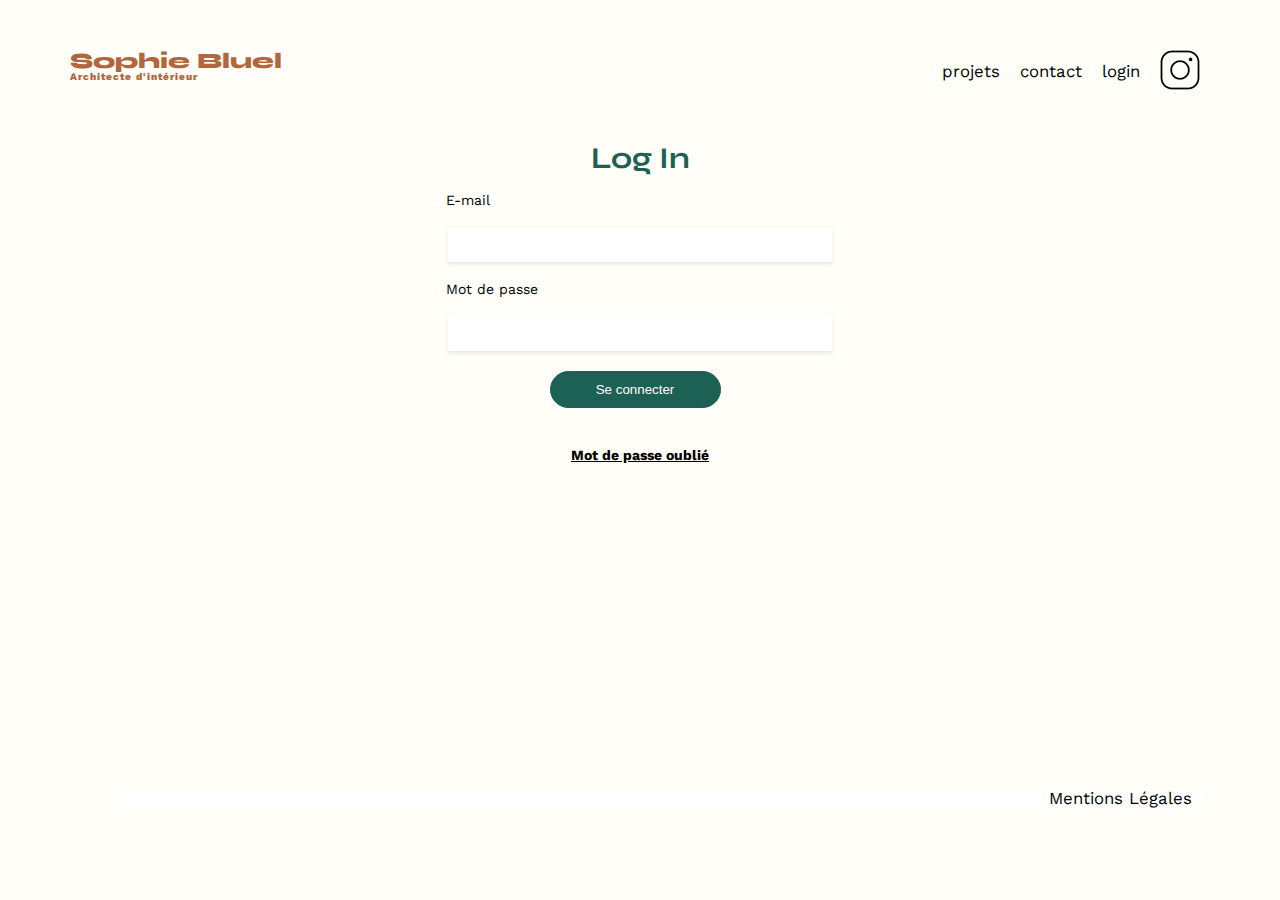
==== FrontEnd/login.html @ c546eebb "livrableP3" ====
<!DOCTYPE html>
<html lang="en">
<head>
    <meta charset="UTF-8">
    <meta name="viewport" content="width=device-width, initial-scale=1.0">
    <title>Document</title>
    <link rel="preconnect" href="https://fonts.googleapis.com">
	<link rel="preconnect" href="https://fonts.gstatic.com" crossorigin>
	<link href="https://fonts.googleapis.com/css2?family=Syne:wght@700;800&family=Work+Sans&display=swap" rel="stylesheet">
    <link rel="stylesheet" href="./assets/style.css">
	<script src="main.js" defer></script>
  <script src="modal.js" defer> </script>

</head>
<body>
  <header>
    <h1>Sophie Bluel <span>Architecte d'intérieur</span></h1>
    <nav>
      <ul>
        <li>projets</li>
        <li>contact</li>
        <li class="li-login"> <a href="login.html">login</a></li>
        <li><img src="./assets/icons/instagram.png" alt="Instagram"></li>
      
      </ul>
    </nav>
  </header>
  <main class="main">
   <div class="div-log-in"> <h2> Log In</h2></div>
   <form action="" class="form-login">
    <label for="email">E-mail</label>
    <input type="text" id="email" name="email" class="imput-text">
    <label for="password">Mot de passe</label> 
    <input id="password" name="password" class="imput-text" type="password">
    <button class="se-connnecter">Se connecter</button>
    <p id="error"></p>
    <a href="#" class="forgot-password">Mot de passe oublié</a>
</form>


  </main>
  <footer >
      <nav>
        <ul>
          <li>Mentions Légales</li>
        </ul>
      </nav>
  </footer>

</body>



</html>
---- FrontEnd/assets/style.css ----
/* http://meyerweb.com/eric/tools/css/reset/
   v2.0 | 20110126
   License: none (public domain)
*/

html, body, div, span, applet, object, iframe,
h1, h2, h3, h4, h5, h6, p, blockquote, pre,
a, abbr, acronym, address, big, cite, code,
del, dfn, em, img, ins, kbd, q, s, samp,
small, strike, strong, sub, sup, tt, var,
b, u, i, center,
dl, dt, dd, ol, ul, li,
fieldset, form, label, legend,
table, caption, tbody, tfoot, thead, tr, th, td,
article, aside, canvas, details, embed,
figure, figcaption, footer, header, hgroup,
menu, nav, output, ruby, section, summary,
time, mark, audio, video {
	margin: 0;
	padding: 0;
	border: 0;
	font-size: 100%;
	font: inherit;
	vertical-align: baseline;
    background-color: #FFFEF8;
    ;
}
/* HTML5 display-role reset for older browsers */
article, aside, details, figcaption, figure,
footer, header, hgroup, menu, nav, section {
	display: block;
}
*{text-decoration: none;
 }
.li-login a {
color: black;
}
body {
	line-height: 1;
}
ol, ul {
	list-style: none;
}
blockquote, q {
	quotes: none;
}
blockquote:before, blockquote:after,
q:before, q:after {
	content: '';
	content: none;
}
table {
	border-collapse: collapse;
	border-spacing: 0;
}
/** end reset css**/
body {
	line-height: 1;
	margin: 0; /* Ensure no margin on body */
	padding: 0; /* Ensure no padding on body */
	max-width: 1140px;
	margin: auto;
	font-family: 'Work Sans';
	font-size: 14px;
	position: relative; /* Ensure relative positioning for child elements */
}



header {
	display: flex;
	justify-content: space-between;
	margin: 50px 0 ;
	background-color: #FFFEF8;
}
section {
	margin: 50px 0
}

h1{
	display: flex;
	flex-direction: column;
	font-family: 'Syne';
	font-size: 22px;
	font-weight: 800;
	color: #B1663C
}

h1 > span {
	font-family: 'Work Sans';
	font-size:10px;
	letter-spacing: 0.1em;
;
}

h2{
	font-family: 'Syne';
	font-weight: 700;
	font-size: 30px;
	color: #1D6154
}
nav ul {
	display: flex;
	align-items: center;
	list-style-type: none;

}
nav li {
	padding: 0 10px;
	font-size: 1.2em;
}

li:hover {
	color: #B1663C;
}
#introduction {
	display: flex;
	align-items: center;
}
#introduction figure {
	flex: 1
}
#introduction img {
	display: block;
	margin: auto;
	width: 80%;
}

#introduction article {
	flex: 1
}
#introduction h2 {
	margin-bottom: 1em;
}

#introduction p {
	margin-bottom: 0.5em;
}
#portfolio h2 {
	text-align: center;
	margin-bottom: 1em;
}
.gallery {
	width: 100%;
	display: grid;
	grid-template-columns: 1fr 1fr 1fr;
	grid-column-gap: 20px;
	grid-row-gap: 20px;
}

.gallery img {
	width: 100%;

}
#contact {
	width: 50%;
margin: auto;
}
#contact > * {
	text-align: center;

}
#contact h2{
	margin-bottom: 20px;
}
#contact form {
	text-align: left;
	margin-top:30px;
	display: flex;
	flex-direction: column;
}

#contact input {
	height: 50px;
	font-size: 1.2em;
	border: none;
	box-shadow: 0px 4px 14px rgba(0, 0, 0, 0.09);
}
#contact label {
	margin: 2em 0 1em 0;
}
#contact textarea {
	border: none;
	box-shadow: 0px 4px 14px rgba(0, 0, 0, 0.09);
}

input[type="submit"]{
	font-family: 'Syne';
	font-weight: 700;
	color: white;
	background-color: #1D6154;
	margin : 2em auto ;
	width: 180px;
	text-align: center;
	border-radius: 60px ;
}


#filters{
	display: flex;
	justify-content: center;
	margin-bottom: 20px;
}
.green-button {
	background-color:#FFFEF8;
	color:#1D6154; 
	min-width: 75px;
	margin-right: 10px;
	height: 37px;
	border-radius: 60px;
	border: solid 1px #1D6154;
	transition: 1s;
}

.green-button:hover {
	color: white;
	background-color: #1D6154;
}
.div-log-in{
	display: flex;
	justify-content: center;
	align-items: center;
}
.div-log-in h2{
	margin-bottom: 20px;
	color: #1D6154;
	font-size: 30px;
	font-family: "Syne";
}
.main{
	display: flex;
	flex-direction: column;
}
.form-login {
    display: flex;
    flex-direction: column;
    align-items: center;
    gap: 20px; /* Adjust the gap to suit your preference */
}

.form-login label {
    align-self: flex-start;
    margin-left: 33%; /* Adjust this value to align the labels with the inputs */
}

.imput-text {
    width: 32%;
    height: 35px;
    background-color: white;
    box-shadow: 0 2px 4px rgba(0, 0, 0, 0.1);
    border: none;
    padding: 0 10px; /* Optional: Add padding for better text input appearance */
}



.se-connnecter{
	background-color:#1D6154;
	color:#ffffff; 
	min-width: 75px;
	margin-right: 10px;
	height: 37px;
	border-radius: 60px;
	border: solid 1px #1D6154;
	transition: 1s;
	width: 15%;
}
.forgot-password {
	color: black; 
	text-decoration: underline; 
	font-weight: bold;
  }
 
  footer {
    margin-top: 280px;
    padding: 20px;
    width: 100%;
  }


 footer nav ul {
    display: flex;
    justify-content: flex-end;
    margin: 2em;
    background-color: white;
 }
 footer nav ul li {
    background-color: white;
 }
#banner {
	background-color: black;
	color: white;
	text-align: center;
	padding: 10px;
	width: 98.437498884184181481vw;
	position: relative; 
	left: 50%;
	margin-left: -50vw;
}
.modal {
    display: none;
    position: fixed; 
    z-index: 9999; 
    left: 0;
    top: 0;
    width: 100%;
    height: 100%;
    overflow: auto; 
    background-color: rgba(0, 0, 0, 0.5); 
}


.modal-content {
    background-color: rgb(255, 255, 255);
    margin: 10% auto;
    padding: 40px; 
    border: 2px solid black;
    width: 60%; 
    text-align: center; 
	height: 715px;
}


.close {
    color: black;
    float: right;
    font-size: 32px;
    font-weight: bold;
}

.close:hover,
.close:focus {
    color: rgb(197, 13, 13); 
    text-decoration: none;
    cursor: pointer;
}

.work {
    margin-bottom: 20px;
}

.work img {
    width: 100px;
    height: auto; 
    display: block; 
    margin: 0 auto 10px;
}

.work h3 {
    font-size: 16px;
    margin: 0; 
    text-align: center; 
}

.modal{
	gap: 20px;
}
.modal-content {
	display: flex;
	justify-content: center;
	flex-direction: column;
	align-items: center;
    text-align: center; 

    margin: 15% auto;
    padding: 20px;
    border: 1px solid #888;
    width: 630px; 
	height: 655px ; 
	    border-radius: 10px; 
	gap: 20px;
}

.modal-content .work {
    display: inline-block; 
	margin-right: 10px; 
}
.p-modale {
    font-size: 23px;
    margin-bottom: 20px;
	background-color: white;
}
.close-div{


	display: flex;
	justify-content: flex-end;
 width: 100%;
 background-color: rgb(255, 255, 255);
 height: 20px;
 
}
.work {
    position: relative; 
}

.delete-icon {
    position: absolute; 
    top: 5px; 
    right: 5px; 
    z-index: 1; 
    cursor: pointer; 
}
.delete-icon {
    background-color: rgb(10, 10, 10); 
	color: white;
	padding: 3px
}
.end-line {
    border-bottom: 1px solid black; /* Ajoute une bordure en bas */
    width: 100%; /* Pour qu'elle s'étende sur toute la largeur */
}

#gallery{
	width: 69%;
}
.end{
	display: flex;
	justify-content: center;
	width: 100%;
	margin-top: 44px;
    background-color: white;
}

	

.button-modale {
    background-color: #1D6154;
    color: #ffffff;
    min-width: 75px;
    margin-right: 10px;
    height: 37px;
    border-radius: 60px;
    font-size: 10px;
    width: 40%;
}
#modal-2 {
    display: none;
    position: fixed;
    z-index: 9999;
    left: 0;
    top: 0;
    width: 100%;
    height: 100%;
    overflow: auto;
    background-color: rgba(0, 0, 0, 0.5);
}

.modal-content2 {
    background-color: #fff;
    margin: 5% auto;
    padding: 20px;
    border: 1px solid #888;
    width: 50%;
    border-radius: 10px;
    display: flex;
    flex-direction: column;
    align-items: center;
    position: relative;
}

.close, .cancel {
    background: none;
    border: none;
    font-size: 24px;
    cursor: pointer;
}

.close {
margin-top: 81px;
}

.cancel {
    top: 10px;
    left: 10px;
}
.fa-edit:before, .fa-pen-to-square:before{
background-color: white;
color: black;
}
#add-file, #image-preview, #add-form {
    width: 100%;
    display: flex;
    flex-direction: column;
    align-items: center;
    margin: 10px 0;
}

#add-file h3 {
    margin-bottom: 10px;
    background-color: white;
}

#image-preview {
    text-align: center;
}

#image-upload {
    cursor: pointer;
}

#add-form label {
    margin: 5px 0;
}

.line {
    width: 73%;
    height: 1px;
    background-color: #888;
    margin: 20px 0;
}

#submit-button {
    margin-top: 20px;
}

.button-modale {
    background-color: #1D6154;
    color: #ffffff;
    min-width: 75px;
    margin-right: 10px;
    height: 37px;
    border-radius: 60px;
    border: solid 1px #1D6154;
    transition: 1s;
    font-size: 10px;
    width: 40%;
    margin-left: 30px;
}
.modal {
    display: none;
    position: fixed;
    z-index: 9999;
    left: 0;
    top: 0;
    width: 100%;
    height: 100%;
    overflow: auto;
    background-color: rgba(0, 0, 0, 0.5);
}

.modal-content2 {
    background-color: #fff;
    margin: 5% auto;
    padding: 20px;
    border: 1px solid #888;
    width: 630px; 
	height : 715px ; 
    border-radius: 10px;
    display: flex;
    flex-direction: column;
    align-items: center;
    position: relative;
    gap: 31px   ;
}

.header-buttons {
    width:98%;
    display: flex;
    justify-content: space-between;
    position: absolute;
    top: 10px;
    left: 10px;
    right: 10px;
    background-color: white;
}

.cancel, .close2 {
    background: none;
    border: none;
    font-size: 24px;
    cursor: pointer;
}

.cancel {
    color: black;
}

.close2 {
    color: red;
    position: absolute;
    top: 10px;
    right: 10px;
}

#add-file, #image-preview, #add-form {
    width: 100%;
    display: flex;
    flex-direction: column;
    align-items: center;
    margin: 10px 0;
    background-color: white;
}
#add-form label {
    background-color: white;
}
#add-file h3 {
    margin-top: 10px;
    font-size: 20px;
}

#image-preview {
    text-align: center;
    margin-top: 20px;
}

.image-upload-container {
    width: 420px;
    height: 169px;
    background-color: #E8F1F6;
	; 
    display: flex;
    flex-direction: column;
    justify-content: center;
    align-items: center;
    align-items: center;
    cursor: pointer;
	color:  #CBD6DC;
	;
}

.image-upload-container i {
    font-size: 73px;
    margin-bottom: 10px;
    background-color: #E8F1F6 ;
}
.image-upload-container p{
    background-color: #E8F1F6;
}
#image-upload {
    cursor: pointer;
    font-size: 16px;
    color: #000;
}

#add-form label {
    margin: 5px 0;
    background-color: white;
}

#stylo1 ::before{
    color: white;
    background-color: black;
}

#submit-button {
    margin-top: 20px;
}

.button-modale {
    background-color: #1D6154;
    color: #ffffff;
    min-width: 75px;
    margin-right: 10px;
    height: 37px;
    border-radius: 60px;
    border: solid 1px #1D6154;
    transition: 1s;
    font-size: 10px;
    width: 40%;
    margin-left: 30px;
}
.ajout-photo-button{
	background-color:#CBD6DC;
	color: #306685;
	; 
 width: 137px;
	margin-right: 10px;
	height: 37px;
	border-radius: 60px;
	border: solid 0px #1D6154;
	transition: 1s;
}
#image-preview {
    position: relative;
    width: 100%;
    height: 20%;
}

.image-upload-container {
    position: relative;
    z-index: 1; /* Assurez-vous que les autres éléments restent au-dessus */
}

#background-image {
    position: absolute;
    top: 0;
    left: 111px;
    width: 50%;
    height: 100%;
    object-fit: cover;
    z-index: 21; /* Placez l'image de fond en arrière-plan */
}
#add-form {
    width: 80%;
    display: flex;
    flex-direction: column;
    align-items: center;
    margin: 10px auto;
}

#add-form div {
    width: 100%;
    max-width: 400px;
    margin-bottom: 20px;
    display: flex;
    flex-direction: column;
}

#add-form label {
    margin-bottom: 5px;
    font-weight: bold;
    text-align: left;
}

#add-form input, #add-form select {
    padding: 10px;
    box-sizing: border-box;
    border: none; /* Enlever la bordure */
    border-radius: 5px;
    box-shadow: 0 4px 6px rgba(0, 0, 0, 0.1); /* Ajouter un effet d'ombrage */
}

#submit-button{
  color:#FFFEF8;
	background-color:#b3b3b3; 
	width:  181px;
	margin-right: 10px;
	height: 37px;
	border-radius: 60px;
	border: solid 1px #b3b3b3;
	transition: 1s;
}
.portfolio-header {
    display: flex;
    justify-content: center;
    align-items: center;
    gap: 30px; /* Space between the h2 and the button */
    margin-bottom: 20px; /* Optional: space below the header */
}



#modifier a {
    display: flex;
    align-items: center;
    font-size: 16px;
    text-decoration: none; 
    transform: translateY(-80%);

}

#modifier i {
    margin-right: 5px; /* Add some space between the icon and the text */
}

h2 {
    margin: 0; /* Remove default margin to align better with the button */
}
.close2 {
    color: black;
    font-size: 24px;
    cursor: pointer;
    transform: translate(-149%, -20%);
}

.close2:hover {
    color: red;
}
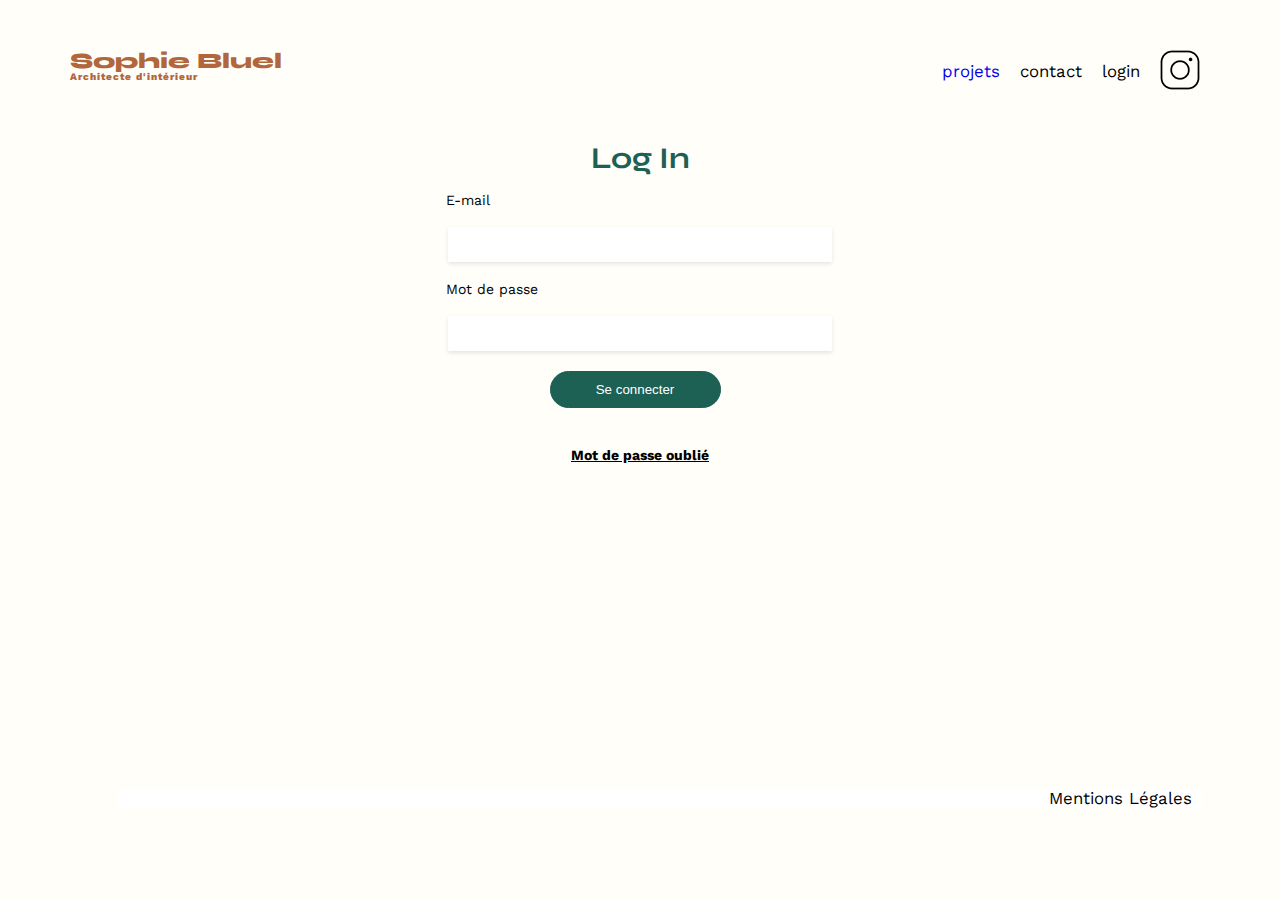
==== commit 54425112: "ajustation" ====
--- a/FrontEnd/login.html
+++ b/FrontEnd/login.html
@@ -17,7 +17,7 @@
     <h1>Sophie Bluel <span>Architecte d'intérieur</span></h1>
     <nav>
       <ul>
-        <li>projets</li>
+        <li> <a href="./index.html">projets</a> </li>
         <li>contact</li>
         <li class="li-login"> <a href="login.html">login</a></li>
         <li><img src="./assets/icons/instagram.png" alt="Instagram"></li>
--- a/FrontEnd/assets/style.css
+++ b/FrontEnd/assets/style.css
@@ -474,10 +474,7 @@
     top: 10px;
     left: 10px;
 }
-.fa-edit:before, .fa-pen-to-square:before{
-background-color: white;
-color: black;
-}
+
 #add-file, #image-preview, #add-form {
     width: 100%;
     display: flex;
@@ -767,3 +764,10 @@
 .close2:hover {
     color: red;
 }
+#stylo1{
+    color: white;
+    background-color: black;
+}
+#pen-2{
+    
+}